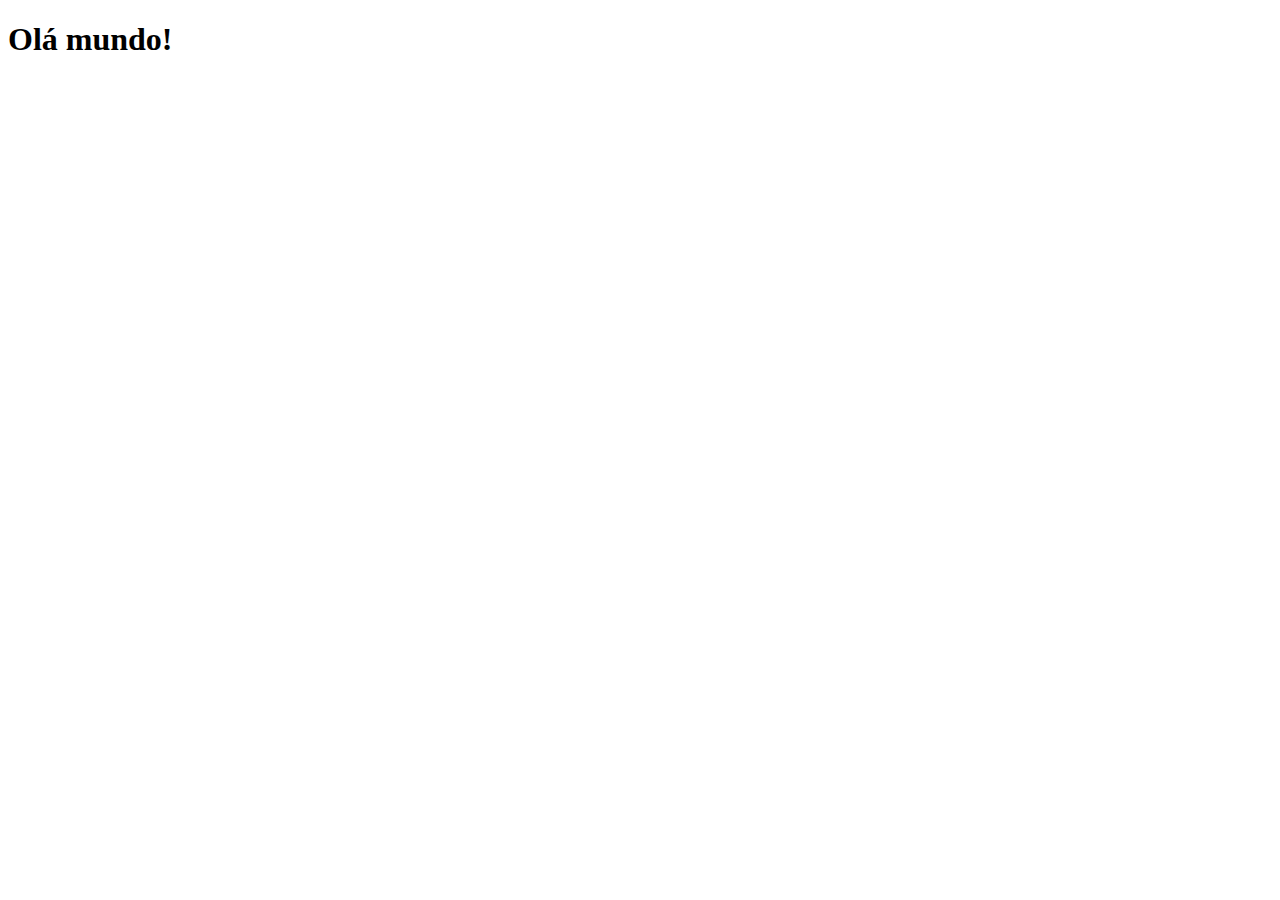
==== index.html @ 7608645f "criei a página principal" ====
<!DOCTYPE html>
<html lang="pt-br">
<head>
    <meta charset="UTF-8">
    <meta name="viewport" content="width=device-width, initial-scale=1.0">
    <title>Projeto Redes Sociais</title>
    <link rel="shortcut icon" href="favicon.ico" type="image/x-icon">
</head>
<body>
    <h1>Olá mundo!</h1>
</body>
</html>
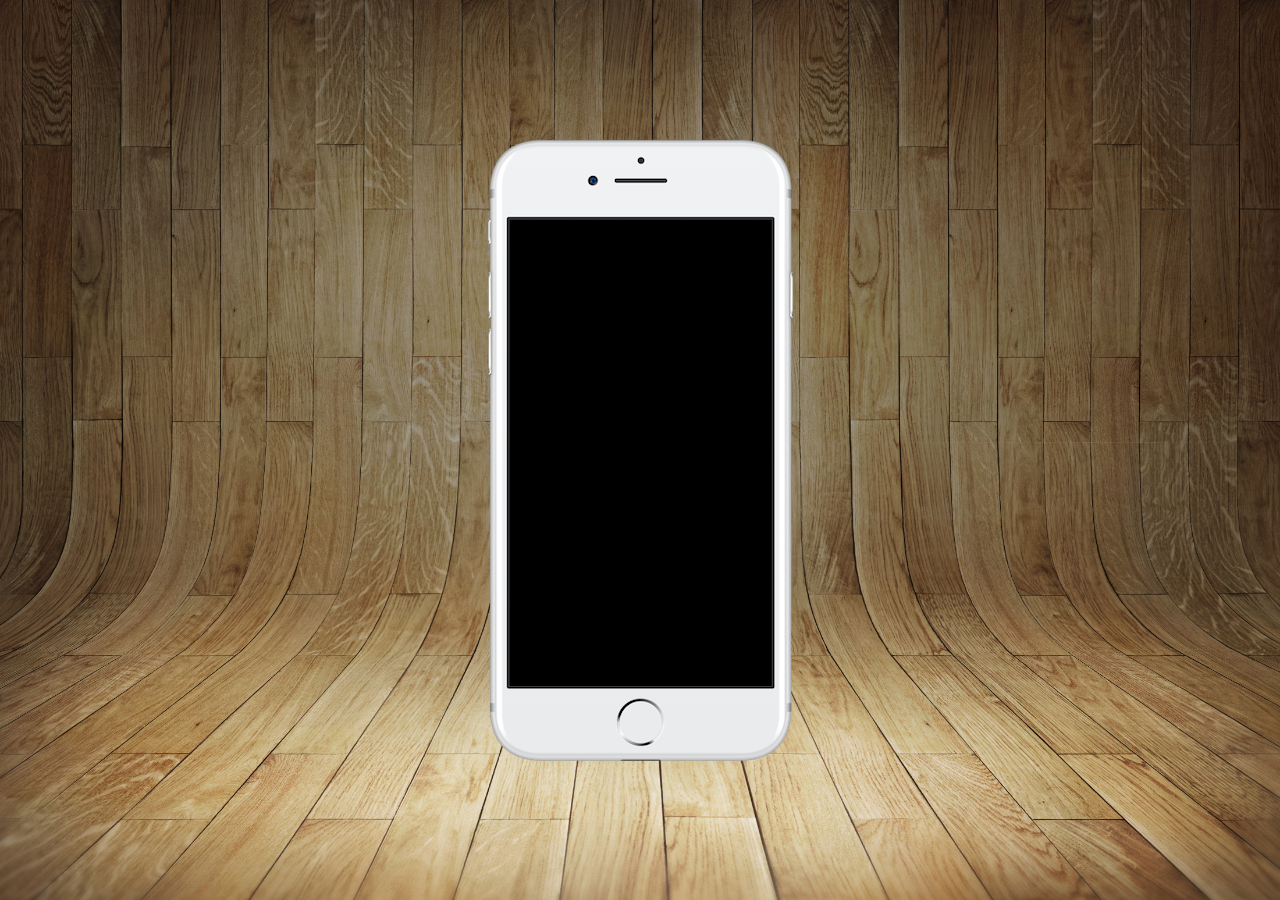
==== commit 8d0c3df4: "Implementação do telefone e do fundo madeira" ====
--- a/index.html
+++ b/index.html
@@ -5,8 +5,16 @@
     <meta name="viewport" content="width=device-width, initial-scale=1.0">
     <title>Projeto Redes Sociais</title>
     <link rel="shortcut icon" href="favicon.ico" type="image/x-icon">
+    <link rel="stylesheet" href="estilos/style.css">
 </head>
 <body>
-    <h1>Olá mundo!</h1>
+   <main id="container" >
+    <section id="telefone">
+
+    </section>
+    <section id="redes-sociais">
+     
+    </section>
+   </main>
 </body>
 </html>--- a/estilos/style.css
+++ b/estilos/style.css
@@ -0,0 +1,36 @@
+@charset "UTF-8";
+
+*{
+    margin: 0%;
+    padding: 0%;
+    font-family: Arial, Helvetica, sans-serif;
+}
+
+html,body{
+    height: 100vh;
+    width: 100vw;
+    background-color: black;
+}
+
+body{
+    background: url(../imagens/fundo-madeira.jpg) no-repeat top center;
+    background-size: cover;
+    background-attachment: fixed;
+}
+
+main{
+    height: 100vh;
+}
+
+#container{
+    display: flex;
+    justify-content: center;
+    align-items: center;
+}
+
+section#telefone{
+    height: 627px;
+    width: 311px;
+    background: url(../imagens/frame-iphone.png);
+    background-repeat: no-repeat;
+}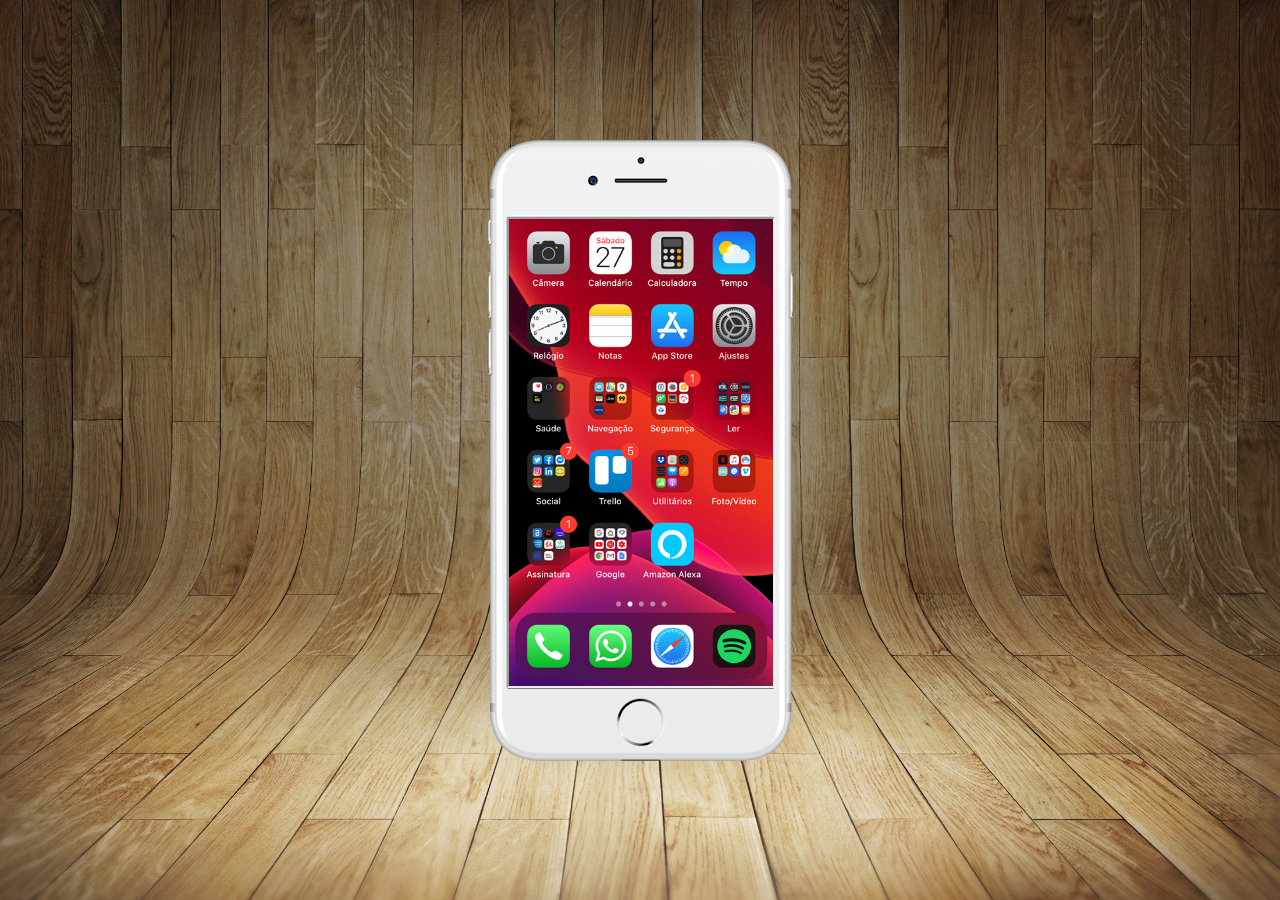
==== commit 74ca2abf: "criei a tela home" ====
--- a/index.html
+++ b/index.html
@@ -10,7 +10,7 @@
 <body>
    <main id="container" >
     <section id="telefone">
-
+        <iframe src="home.html" name="tela" id="tela" ></iframe>
     </section>
     <section id="redes-sociais">
      
--- a/estilos/style.css
+++ b/estilos/style.css
@@ -33,4 +33,12 @@
     width: 311px;
     background: url(../imagens/frame-iphone.png);
     background-repeat: no-repeat;
+}
+
+iframe#tela{
+    position: relative;
+    top: 80px;
+    left: 22px;
+    width: 264px;
+    height: 467px;
 }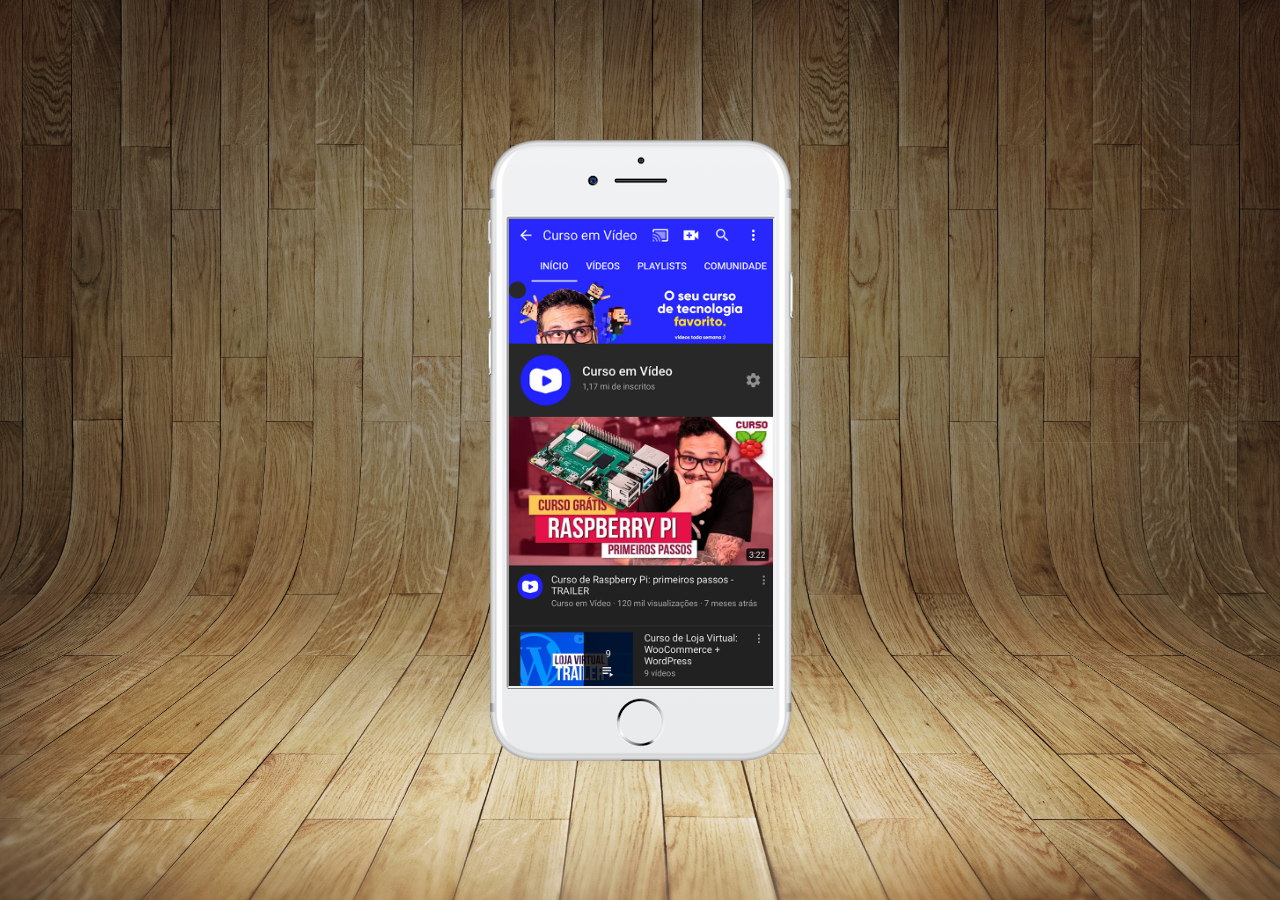
==== commit b01afb61: "adicionei a página do youtube" ====
--- a/index.html
+++ b/index.html
@@ -10,7 +10,7 @@
 <body>
    <main id="container" >
     <section id="telefone">
-        <iframe src="home.html" name="tela" id="tela" ></iframe>
+        <iframe src="yt.html" name="tela" id="tela" ></iframe>
     </section>
     <section id="redes-sociais">
      
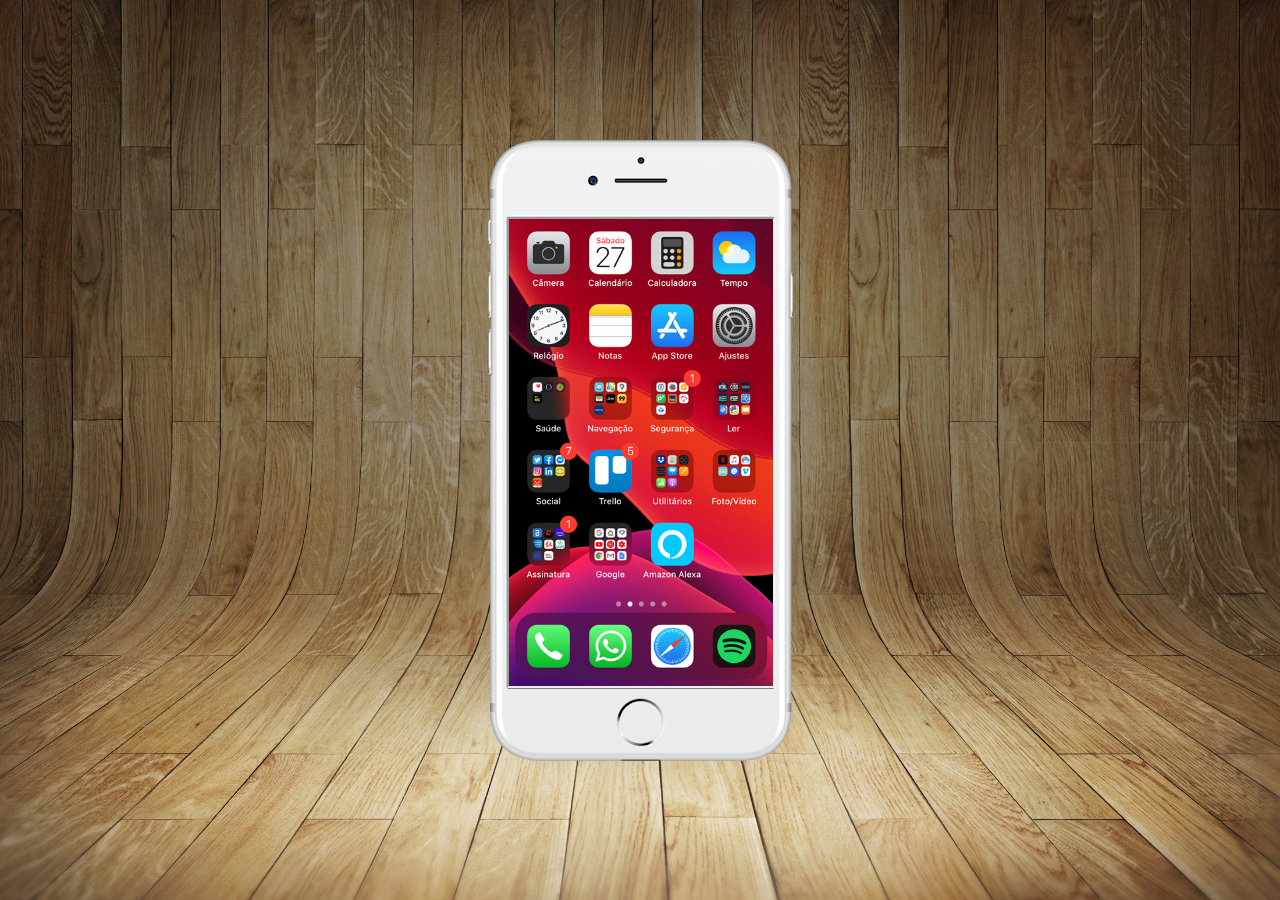
==== commit 2ab4948f: "atualizei a página principal pra home" ====
--- a/index.html
+++ b/index.html
@@ -10,7 +10,7 @@
 <body>
    <main id="container" >
     <section id="telefone">
-        <iframe src="yt.html" name="tela" id="tela" ></iframe>
+        <iframe src="home.html" name="tela" id="tela" ></iframe>
     </section>
     <section id="redes-sociais">
      
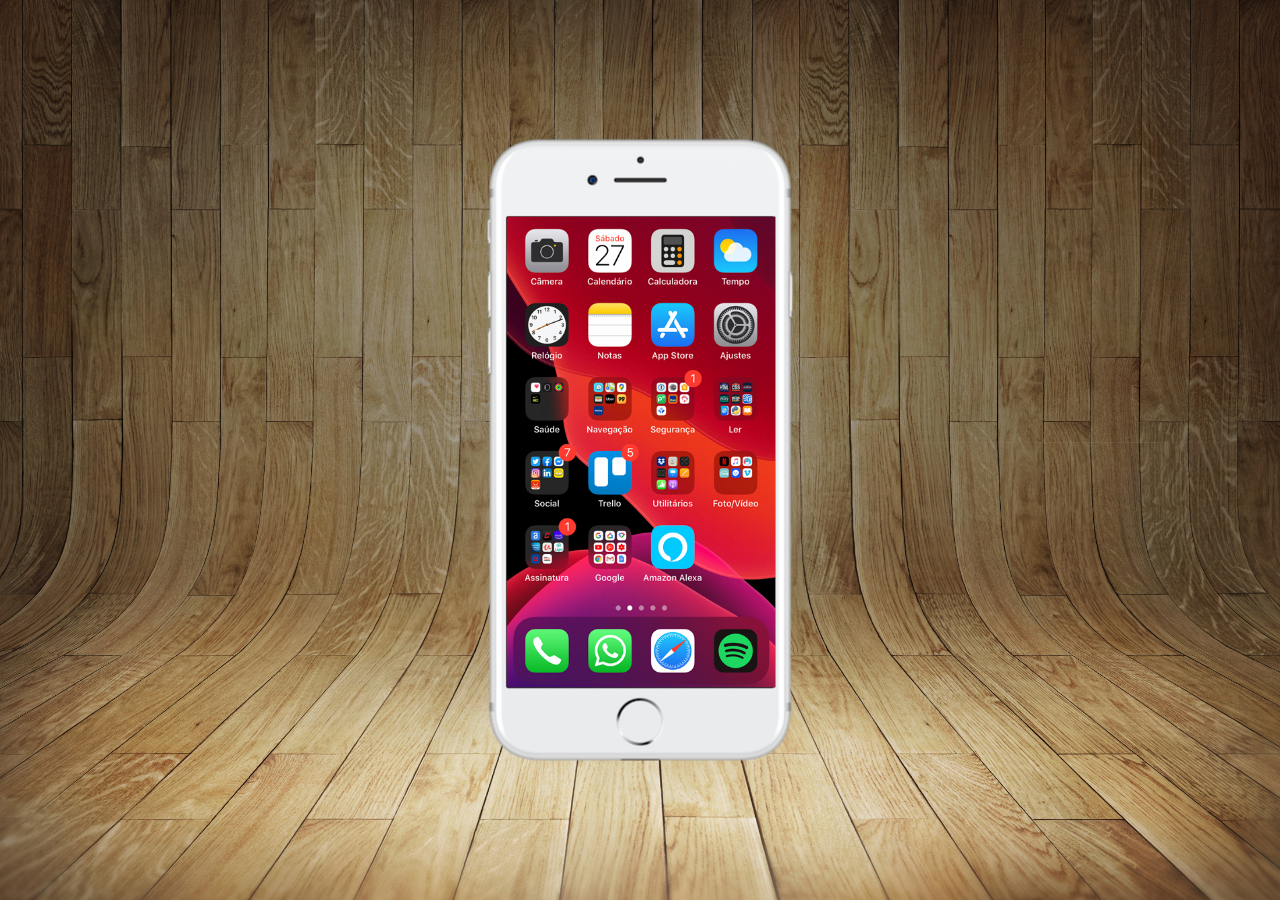
==== commit c8fe601c: "exercício sem conclusão." ====
--- a/index.html
+++ b/index.html
@@ -3,17 +3,24 @@
 <head>
     <meta charset="UTF-8">
     <meta name="viewport" content="width=device-width, initial-scale=1.0">
-    <title>Projeto Redes Sociais</title>
     <link rel="shortcut icon" href="favicon.ico" type="image/x-icon">
     <link rel="stylesheet" href="estilos/style.css">
+    <title>Projeto Redes Sociais</title>
 </head>
 <body>
    <main id="container" >
     <section id="telefone">
-        <iframe src="home.html" name="tela" id="tela" ></iframe>
+        <iframe src="home.html" name="tela" id="tela" frameborder="0">
+            Seu navegador não é compatível com isso.
+        </iframe>
     </section>
     <section id="redes-sociais">
-     
+        <a href="#" target="tela"><img src="imagens/logo-home.jpg" alt="home"></a> <br>
+        <a href="#" target="tela"><img src="imagens/logo-youtube.jpg" alt="youtube"></a> <br>
+        <a href="#" target="tela"><img src="imagens/logo-github.jpg" alt="github"></a> <br>
+        <a href="#" target="tela"><img src="imagens/logo-instagram.jpg" alt="instagram"></a> <br>
+        <a href="#" target="tela"><img src="imagens/logo-twitter.jpg" alt="twitter"></a> <br>
+        <a href="#" target="tela"><img src="imagens/logo-facebook.jpg" alt="facebook"></a>
     </section>
    </main>
 </body>
--- a/estilos/style.css
+++ b/estilos/style.css
@@ -1,8 +1,8 @@
 @charset "UTF-8";
 
 *{
-    margin: 0%;
-    padding: 0%;
+    margin: 0px;
+    padding: 0px;
     font-family: Arial, Helvetica, sans-serif;
 }
 
@@ -19,6 +19,7 @@
 }
 
 main{
+    position: relative;
     height: 100vh;
 }
 
@@ -29,16 +30,28 @@
 }
 
 section#telefone{
+    position: absolute;
+    top: 50%;
+    left: 50%;
+    transform: translate(-50%, -50%);
+
     height: 627px;
     width: 311px;
-    background: url(../imagens/frame-iphone.png);
-    background-repeat: no-repeat;
+    background: url(../imagens/frame-iphone.png) no-repeat;
 }
 
 iframe#tela{
     position: relative;
     top: 80px;
     left: 22px;
-    width: 264px;
-    height: 467px;
+    width: 269px;
+    height: 471px;
+}
+
+section#redes-sociais img{
+    width: 50px;
+    margin: 10px;
+    border-radius: 50%;
+    box-shadow: 2px 2px 5px rgba(0, 0, 0, 0.735);
+    float: right;
 }